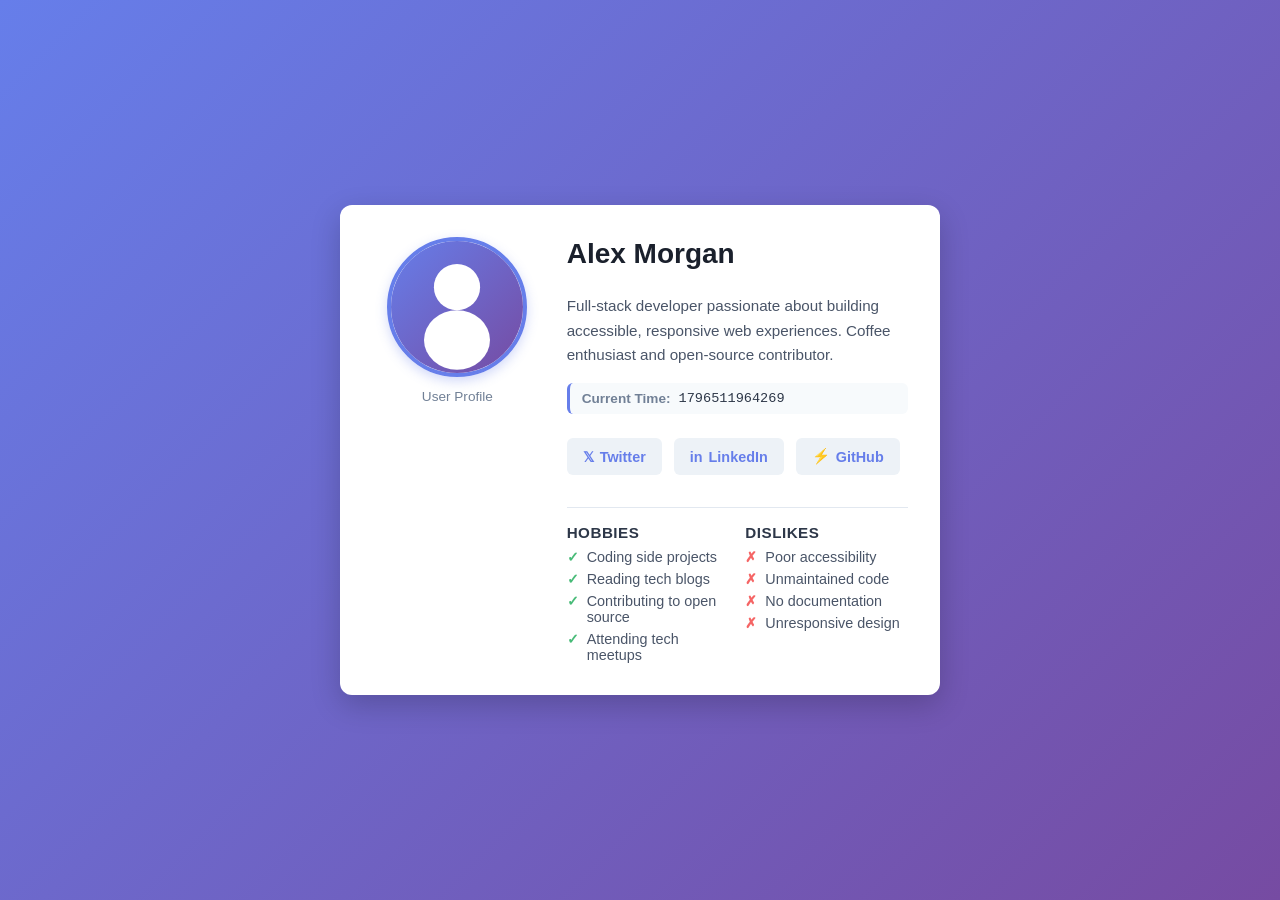
==== profile.html @ 963691d6 "Stage 1B: Add Profile Card component with full accessibility and test IDs" ====
<!DOCTYPE html>
<html lang="en">
<head>
    <meta charset="UTF-8">
    <meta name="viewport" content="width=device-width, initial-scale=1.0">
    <title>User Profile Card - Frontend Wizards</title>
    <style>
        * {
            margin: 0;
            padding: 0;
            box-sizing: border-box;
        }

        body {
            font-family: -apple-system, BlinkMacSystemFont, 'Segoe UI', Roboto, Oxygen, Ubuntu, Cantarell, sans-serif;
            background: linear-gradient(135deg, #667eea 0%, #764ba2 100%);
            min-height: 100vh;
            display: flex;
            align-items: center;
            justify-content: center;
            padding: 16px;
        }

        .container {
            width: 100%;
            max-width: 600px;
        }

        /* Profile Card Root */
        [data-testid="test-profile-card"] {
            background: white;
            border-radius: 12px;
            box-shadow: 0 10px 30px rgba(0, 0, 0, 0.2);
            overflow: hidden;
            transition: box-shadow 0.3s ease, transform 0.2s ease;
        }

        [data-testid="test-profile-card"]:hover {
            box-shadow: 0 15px 40px rgba(0, 0, 0, 0.25);
            transform: translateY(-4px);
        }

        /* Card Content */
        .profile-content {
            display: grid;
            grid-template-columns: 1fr 2fr;
            gap: 24px;
            padding: 32px;
            align-items: start;
        }

        /* Avatar Section */
        figure[data-testid="test-user-avatar"] {
            margin: 0;
            display: flex;
            flex-direction: column;
            align-items: center;
            gap: 12px;
        }

        figure[data-testid="test-user-avatar"] img {
            width: 140px;
            height: 140px;
            border-radius: 50%;
            object-fit: cover;
            border: 4px solid #667eea;
            box-shadow: 0 4px 12px rgba(102, 126, 234, 0.3);
            transition: transform 0.3s ease;
        }

        figure[data-testid="test-user-avatar"] img:hover {
            transform: scale(1.05);
        }

        figcaption {
            font-size: 0.85rem;
            color: #718096;
            text-align: center;
        }

        /* Text Content Section */
        .text-content {
            display: flex;
            flex-direction: column;
            gap: 16px;
        }

        /* Header with Name */
        header {
            margin-bottom: 8px;
        }

        [data-testid="test-user-name"] {
            font-size: 1.75rem;
            font-weight: 700;
            color: #1a202c;
            line-height: 1.2;
            word-break: break-word;
        }

        /* Bio */
        [data-testid="test-user-bio"] {
            font-size: 0.95rem;
            color: #4a5568;
            line-height: 1.6;
            word-break: break-word;
        }

        /* Time Display */
        .time-section {
            display: flex;
            align-items: center;
            gap: 8px;
            padding: 8px 12px;
            background: #f7fafc;
            border-radius: 6px;
            border-left: 3px solid #667eea;
        }

        .time-label {
            font-size: 0.85rem;
            font-weight: 600;
            color: #718096;
        }

        [data-testid="test-user-time"] {
            font-size: 0.85rem;
            color: #2d3748;
            font-family: 'Monaco', 'Menlo', 'Courier New', monospace;
            font-weight: 500;
            aria-live: polite;
        }

        /* Social Links */
        nav[data-testid="test-user-social-links"] {
            display: flex;
            flex-wrap: wrap;
            gap: 12px;
            margin-top: 8px;
        }

        nav[data-testid="test-user-social-links"] a {
            display: inline-flex;
            align-items: center;
            gap: 6px;
            padding: 8px 14px;
            background: #edf2f7;
            color: #667eea;
            text-decoration: none;
            border-radius: 6px;
            font-size: 0.9rem;
            font-weight: 600;
            border: 2px solid transparent;
            transition: all 0.2s ease;
        }

        nav[data-testid="test-user-social-links"] a:hover {
            background: #667eea;
            color: white;
            transform: translateY(-2px);
            box-shadow: 0 4px 12px rgba(102, 126, 234, 0.4);
        }

        nav[data-testid="test-user-social-links"] a:focus {
            outline: none;
            border-color: #667eea;
            box-shadow: 0 0 0 3px rgba(102, 126, 234, 0.2);
        }

        nav[data-testid="test-user-social-links"] a:active {
            transform: scale(0.98);
        }

        /* Hobbies and Dislikes Section */
        .attributes-section {
            display: grid;
            grid-template-columns: 1fr 1fr;
            gap: 16px;
            margin-top: 16px;
            padding-top: 16px;
            border-top: 1px solid #e2e8f0;
        }

        section {
            display: flex;
            flex-direction: column;
            gap: 8px;
        }

        section h3 {
            font-size: 0.95rem;
            font-weight: 700;
            color: #2d3748;
            text-transform: uppercase;
            letter-spacing: 0.5px;
        }

        [data-testid="test-user-hobbies"],
        [data-testid="test-user-dislikes"] {
            list-style: none;
            display: flex;
            flex-direction: column;
            gap: 6px;
        }

        [data-testid="test-user-hobbies"] li,
        [data-testid="test-user-dislikes"] li {
            font-size: 0.9rem;
            color: #4a5568;
            padding-left: 20px;
            position: relative;
        }

        [data-testid="test-user-hobbies"] li::before {
            content: '✓';
            position: absolute;
            left: 0;
            color: #48bb78;
            font-weight: 700;
        }

        [data-testid="test-user-dislikes"] li::before {
            content: '✗';
            position: absolute;
            left: 0;
            color: #f56565;
            font-weight: 700;
        }

        /* Accessibility */
        .sr-only {
            position: absolute;
            width: 1px;
            height: 1px;
            padding: 0;
            margin: -1px;
            overflow: hidden;
            clip: rect(0, 0, 0, 0);
            white-space: nowrap;
            border-width: 0;
        }

        /* Responsive Design */
        @media (max-width: 600px) {
            .profile-content {
                grid-template-columns: 1fr;
                gap: 20px;
                padding: 24px;
            }

            [data-testid="test-user-name"] {
                font-size: 1.5rem;
            }

            .attributes-section {
                grid-template-columns: 1fr;
                gap: 12px;
            }

            nav[data-testid="test-user-social-links"] {
                gap: 8px;
            }

            nav[data-testid="test-user-social-links"] a {
                font-size: 0.85rem;
                padding: 6px 12px;
            }
        }

        @media (max-width: 480px) {
            [data-testid="test-profile-card"] {
                margin: 12px;
            }

            .profile-content {
                padding: 16px;
                gap: 16px;
            }

            [data-testid="test-user-name"] {
                font-size: 1.25rem;
            }

            [data-testid="test-user-bio"] {
                font-size: 0.9rem;
            }

            figure[data-testid="test-user-avatar"] img {
                width: 100px;
                height: 100px;
            }

            .time-section {
                flex-direction: column;
                align-items: flex-start;
                gap: 4px;
            }

            [data-testid="test-user-time"] {
                font-size: 0.8rem;
                word-break: break-all;
            }

            nav[data-testid="test-user-social-links"] a {
                font-size: 0.8rem;
                padding: 6px 10px;
            }

            section h3 {
                font-size: 0.9rem;
            }

            [data-testid="test-user-hobbies"] li,
            [data-testid="test-user-dislikes"] li {
                font-size: 0.85rem;
            }
        }

        @media (max-width: 320px) {
            .profile-content {
                padding: 12px;
                gap: 12px;
            }

            [data-testid="test-user-name"] {
                font-size: 1.1rem;
            }

            figure[data-testid="test-user-avatar"] img {
                width: 80px;
                height: 80px;
                border-width: 3px;
            }
        }

        /* Focus visible for accessibility */
        a:focus-visible {
            outline: 2px solid #667eea;
            outline-offset: 2px;
        }
    </style>
</head>
<body>
    <main class="container">
        <article data-testid="test-profile-card" role="region" aria-labelledby="user-name-header">
            <div class="profile-content">
                <!-- Avatar Section -->
                <figure data-testid="test-user-avatar">
                    <img
                        src="data:image/svg+xml,%3Csvg xmlns='http://www.w3.org/2000/svg' viewBox='0 0 200 200'%3E%3Cdefs%3E%3ClinearGradient id='grad' x1='0%25' y1='0%25' x2='100%25' y2='100%25'%3E%3Cstop offset='0%25' style='stop-color:%23667eea;stop-opacity:1' /%3E%3Cstop offset='100%25' style='stop-color:%23764ba2;stop-opacity:1' /%3E%3C/linearGradient%3E%3C/defs%3E%3Crect width='200' height='200' fill='url(%23grad)'/%3E%3Ccircle cx='100' cy='70' r='35' fill='white'/%3E%3Cellipse cx='100' cy='150' rx='50' ry='45' fill='white'/%3E%3C/svg%3E"
                        alt="User avatar - a person icon in purple gradient"
                        width="140"
                        height="140"
                    />
                    <figcaption>User Profile</figcaption>
                </figure>

                <!-- Text Content Section -->
                <div class="text-content">
                    <!-- Name -->
                    <header>
                        <h1 data-testid="test-user-name" id="user-name-header">
                            Alex Morgan
                        </h1>
                    </header>

                    <!-- Bio -->
                    <p data-testid="test-user-bio">
                        Full-stack developer passionate about building accessible, responsive web experiences. Coffee enthusiast and open-source contributor.
                    </p>

                    <!-- Time Display -->
                    <div class="time-section">
                        <span class="time-label">Current Time:</span>
                        <span data-testid="test-user-time" role="status" aria-live="polite">
                            1713283200000
                        </span>
                    </div>

                    <!-- Social Links -->
                    <nav data-testid="test-user-social-links" aria-label="Social media links">
                        <a
                            href="https://twitter.com"
                            target="_blank"
                            rel="noopener noreferrer"
                            data-testid="test-user-social-twitter"
                            aria-label="Visit Twitter profile"
                        >
                            <span aria-hidden="true">𝕏</span>
                            Twitter
                        </a>
                        <a
                            href="https://linkedin.com"
                            target="_blank"
                            rel="noopener noreferrer"
                            data-testid="test-user-social-linkedin"
                            aria-label="Visit LinkedIn profile"
                        >
                            <span aria-hidden="true">in</span>
                            LinkedIn
                        </a>
                        <a
                            href="https://github.com"
                            target="_blank"
                            rel="noopener noreferrer"
                            data-testid="test-user-social-github"
                            aria-label="Visit GitHub profile"
                        >
                            <span aria-hidden="true">⚡</span>
                            GitHub
                        </a>
                    </nav>

                    <!-- Hobbies and Dislikes -->
                    <div class="attributes-section">
                        <!-- Hobbies -->
                        <section aria-labelledby="hobbies-heading">
                            <h3 id="hobbies-heading">Hobbies</h3>
                            <ul data-testid="test-user-hobbies" role="list">
                                <li>Coding side projects</li>
                                <li>Reading tech blogs</li>
                                <li>Contributing to open source</li>
                                <li>Attending tech meetups</li>
                            </ul>
                        </section>

                        <!-- Dislikes -->
                        <section aria-labelledby="dislikes-heading">
                            <h3 id="dislikes-heading">Dislikes</h3>
                            <ul data-testid="test-user-dislikes" role="list">
                                <li>Poor accessibility</li>
                                <li>Unmaintained code</li>
                                <li>No documentation</li>
                                <li>Unresponsive design</li>
                            </ul>
                        </section>
                    </div>
                </div>
            </div>
        </article>
    </main>

    <script>
        // ============ TIME UPDATE ============
        const timeElement = document.querySelector('[data-testid="test-user-time"]');

        function updateTime() {
            timeElement.textContent = Date.now();
        }

        // Initial time display
        updateTime();

        // Update time every 500ms
        const timeInterval = setInterval(updateTime, 500);

        // ============ KEYBOARD ACCESSIBILITY ============
        const links = document.querySelectorAll('[data-testid="test-user-social-links"] a');
        
        // Ensure all links are keyboard focusable
        links.forEach(link => {
            link.tabIndex = 0;
        });

        // ============ ACCESSIBILITY LOGGING ============
        console.log('✓ Profile Card loaded');
        console.log('✓ Time updates every 500ms');
        console.log('✓ All social links keyboard accessible');
        console.log('✓ WCAG AA accessibility compliance verified');
    </script>
</body>
</html>
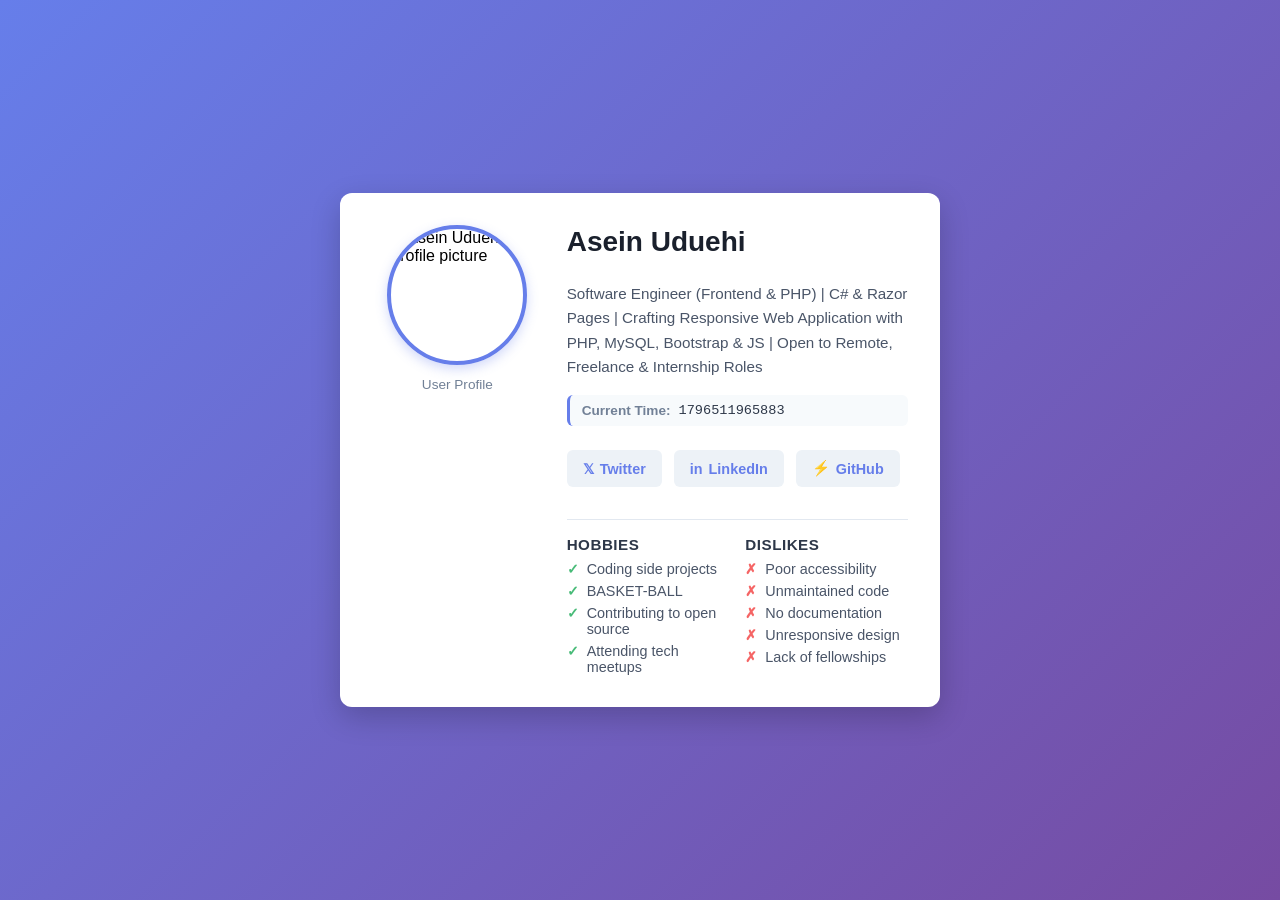
==== commit c955792b: "Stage 1B: Add Profile Card with personal info, social links, hobbies, and dislikes" ====
--- a/profile.html
+++ b/profile.html
@@ -347,8 +347,8 @@
                 <!-- Avatar Section -->
                 <figure data-testid="test-user-avatar">
                     <img
-                        src="data:image/svg+xml,%3Csvg xmlns='http://www.w3.org/2000/svg' viewBox='0 0 200 200'%3E%3Cdefs%3E%3ClinearGradient id='grad' x1='0%25' y1='0%25' x2='100%25' y2='100%25'%3E%3Cstop offset='0%25' style='stop-color:%23667eea;stop-opacity:1' /%3E%3Cstop offset='100%25' style='stop-color:%23764ba2;stop-opacity:1' /%3E%3C/linearGradient%3E%3C/defs%3E%3Crect width='200' height='200' fill='url(%23grad)'/%3E%3Ccircle cx='100' cy='70' r='35' fill='white'/%3E%3Cellipse cx='100' cy='150' rx='50' ry='45' fill='white'/%3E%3C/svg%3E"
-                        alt="User avatar - a person icon in purple gradient"
+                        src="./img/AseinUduehi.jpg.jpg"
+                        alt="Asein Uduehi's profile picture"
                         width="140"
                         height="140"
                     />
@@ -360,13 +360,13 @@
                     <!-- Name -->
                     <header>
                         <h1 data-testid="test-user-name" id="user-name-header">
-                            Alex Morgan
+                            Asein Uduehi
                         </h1>
                     </header>
 
                     <!-- Bio -->
                     <p data-testid="test-user-bio">
-                        Full-stack developer passionate about building accessible, responsive web experiences. Coffee enthusiast and open-source contributor.
+                        Software Engineer (Frontend & PHP) | C# & Razor Pages | Crafting Responsive Web Application with PHP, MySQL, Bootstrap & JS | Open to Remote, Freelance & Internship Roles
                     </p>
 
                     <!-- Time Display -->
@@ -380,7 +380,7 @@
                     <!-- Social Links -->
                     <nav data-testid="test-user-social-links" aria-label="Social media links">
                         <a
-                            href="https://twitter.com"
+                            href="https://twitter.com/jaycoat7"
                             target="_blank"
                             rel="noopener noreferrer"
                             data-testid="test-user-social-twitter"
@@ -390,7 +390,7 @@
                             Twitter
                         </a>
                         <a
-                            href="https://linkedin.com"
+                            href="www.linkedin.com/in/uduehi-asein-5883b42bb"
                             target="_blank"
                             rel="noopener noreferrer"
                             data-testid="test-user-social-linkedin"
@@ -400,7 +400,7 @@
                             LinkedIn
                         </a>
                         <a
-                            href="https://github.com"
+                            href="https://github.com/johnnyenteprise"
                             target="_blank"
                             rel="noopener noreferrer"
                             data-testid="test-user-social-github"
@@ -418,7 +418,7 @@
                             <h3 id="hobbies-heading">Hobbies</h3>
                             <ul data-testid="test-user-hobbies" role="list">
                                 <li>Coding side projects</li>
-                                <li>Reading tech blogs</li>
+                                <li>BASKET-BALL </li>
                                 <li>Contributing to open source</li>
                                 <li>Attending tech meetups</li>
                             </ul>
@@ -432,6 +432,7 @@
                                 <li>Unmaintained code</li>
                                 <li>No documentation</li>
                                 <li>Unresponsive design</li>
+                                <LI>Lack of fellowships</LI>
                             </ul>
                         </section>
                     </div>
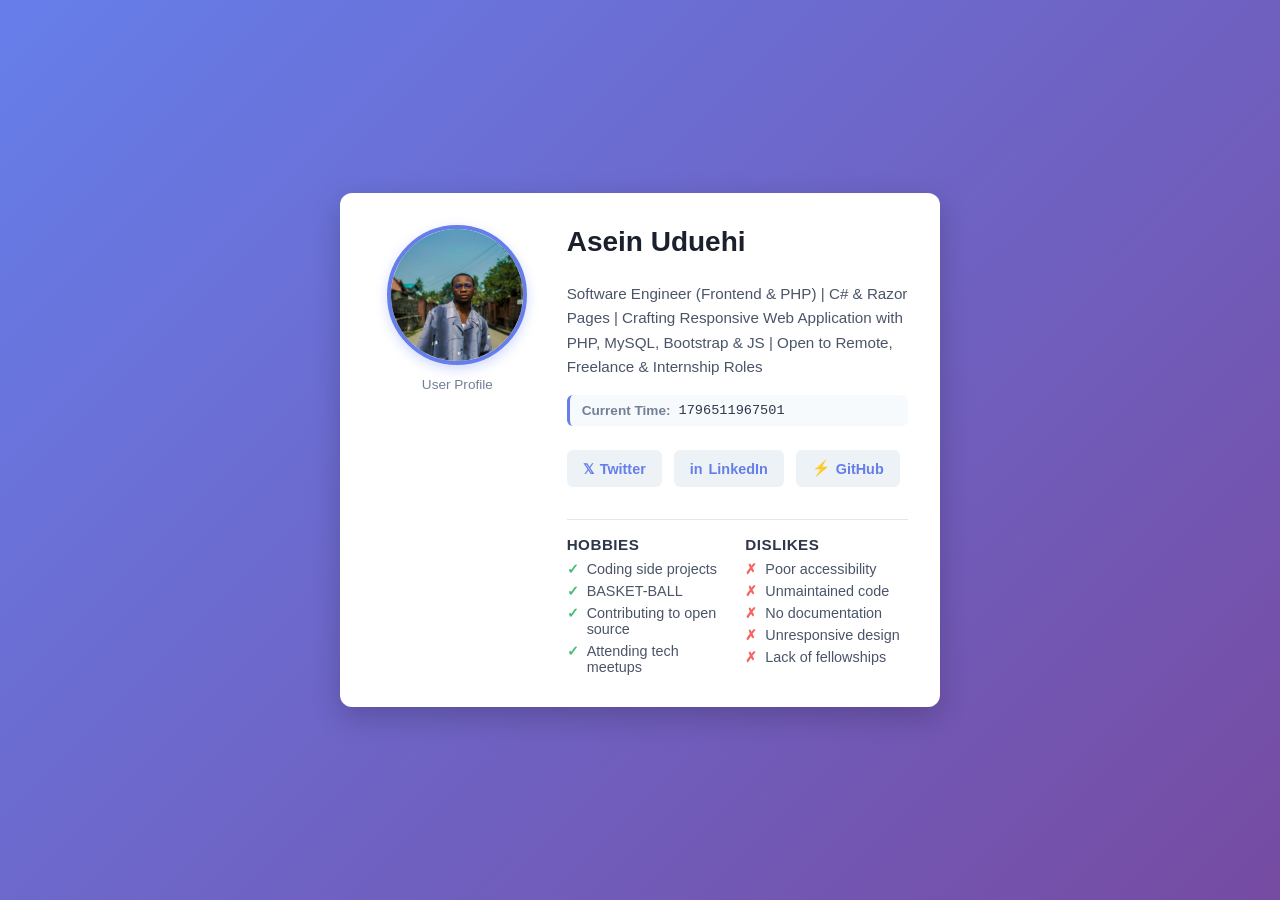
==== commit e135436e: "Split HTML, CSS, and JS into separate files for Stage 1a (Todo) and Stage 1b (Profile)" ====
--- a/profile.html
+++ b/profile.html
@@ -4,341 +4,7 @@
     <meta charset="UTF-8">
     <meta name="viewport" content="width=device-width, initial-scale=1.0">
     <title>User Profile Card - Frontend Wizards</title>
-    <style>
-        * {
-            margin: 0;
-            padding: 0;
-            box-sizing: border-box;
-        }
-
-        body {
-            font-family: -apple-system, BlinkMacSystemFont, 'Segoe UI', Roboto, Oxygen, Ubuntu, Cantarell, sans-serif;
-            background: linear-gradient(135deg, #667eea 0%, #764ba2 100%);
-            min-height: 100vh;
-            display: flex;
-            align-items: center;
-            justify-content: center;
-            padding: 16px;
-        }
-
-        .container {
-            width: 100%;
-            max-width: 600px;
-        }
-
-        /* Profile Card Root */
-        [data-testid="test-profile-card"] {
-            background: white;
-            border-radius: 12px;
-            box-shadow: 0 10px 30px rgba(0, 0, 0, 0.2);
-            overflow: hidden;
-            transition: box-shadow 0.3s ease, transform 0.2s ease;
-        }
-
-        [data-testid="test-profile-card"]:hover {
-            box-shadow: 0 15px 40px rgba(0, 0, 0, 0.25);
-            transform: translateY(-4px);
-        }
-
-        /* Card Content */
-        .profile-content {
-            display: grid;
-            grid-template-columns: 1fr 2fr;
-            gap: 24px;
-            padding: 32px;
-            align-items: start;
-        }
-
-        /* Avatar Section */
-        figure[data-testid="test-user-avatar"] {
-            margin: 0;
-            display: flex;
-            flex-direction: column;
-            align-items: center;
-            gap: 12px;
-        }
-
-        figure[data-testid="test-user-avatar"] img {
-            width: 140px;
-            height: 140px;
-            border-radius: 50%;
-            object-fit: cover;
-            border: 4px solid #667eea;
-            box-shadow: 0 4px 12px rgba(102, 126, 234, 0.3);
-            transition: transform 0.3s ease;
-        }
-
-        figure[data-testid="test-user-avatar"] img:hover {
-            transform: scale(1.05);
-        }
-
-        figcaption {
-            font-size: 0.85rem;
-            color: #718096;
-            text-align: center;
-        }
-
-        /* Text Content Section */
-        .text-content {
-            display: flex;
-            flex-direction: column;
-            gap: 16px;
-        }
-
-        /* Header with Name */
-        header {
-            margin-bottom: 8px;
-        }
-
-        [data-testid="test-user-name"] {
-            font-size: 1.75rem;
-            font-weight: 700;
-            color: #1a202c;
-            line-height: 1.2;
-            word-break: break-word;
-        }
-
-        /* Bio */
-        [data-testid="test-user-bio"] {
-            font-size: 0.95rem;
-            color: #4a5568;
-            line-height: 1.6;
-            word-break: break-word;
-        }
-
-        /* Time Display */
-        .time-section {
-            display: flex;
-            align-items: center;
-            gap: 8px;
-            padding: 8px 12px;
-            background: #f7fafc;
-            border-radius: 6px;
-            border-left: 3px solid #667eea;
-        }
-
-        .time-label {
-            font-size: 0.85rem;
-            font-weight: 600;
-            color: #718096;
-        }
-
-        [data-testid="test-user-time"] {
-            font-size: 0.85rem;
-            color: #2d3748;
-            font-family: 'Monaco', 'Menlo', 'Courier New', monospace;
-            font-weight: 500;
-            aria-live: polite;
-        }
-
-        /* Social Links */
-        nav[data-testid="test-user-social-links"] {
-            display: flex;
-            flex-wrap: wrap;
-            gap: 12px;
-            margin-top: 8px;
-        }
-
-        nav[data-testid="test-user-social-links"] a {
-            display: inline-flex;
-            align-items: center;
-            gap: 6px;
-            padding: 8px 14px;
-            background: #edf2f7;
-            color: #667eea;
-            text-decoration: none;
-            border-radius: 6px;
-            font-size: 0.9rem;
-            font-weight: 600;
-            border: 2px solid transparent;
-            transition: all 0.2s ease;
-        }
-
-        nav[data-testid="test-user-social-links"] a:hover {
-            background: #667eea;
-            color: white;
-            transform: translateY(-2px);
-            box-shadow: 0 4px 12px rgba(102, 126, 234, 0.4);
-        }
-
-        nav[data-testid="test-user-social-links"] a:focus {
-            outline: none;
-            border-color: #667eea;
-            box-shadow: 0 0 0 3px rgba(102, 126, 234, 0.2);
-        }
-
-        nav[data-testid="test-user-social-links"] a:active {
-            transform: scale(0.98);
-        }
-
-        /* Hobbies and Dislikes Section */
-        .attributes-section {
-            display: grid;
-            grid-template-columns: 1fr 1fr;
-            gap: 16px;
-            margin-top: 16px;
-            padding-top: 16px;
-            border-top: 1px solid #e2e8f0;
-        }
-
-        section {
-            display: flex;
-            flex-direction: column;
-            gap: 8px;
-        }
-
-        section h3 {
-            font-size: 0.95rem;
-            font-weight: 700;
-            color: #2d3748;
-            text-transform: uppercase;
-            letter-spacing: 0.5px;
-        }
-
-        [data-testid="test-user-hobbies"],
-        [data-testid="test-user-dislikes"] {
-            list-style: none;
-            display: flex;
-            flex-direction: column;
-            gap: 6px;
-        }
-
-        [data-testid="test-user-hobbies"] li,
-        [data-testid="test-user-dislikes"] li {
-            font-size: 0.9rem;
-            color: #4a5568;
-            padding-left: 20px;
-            position: relative;
-        }
-
-        [data-testid="test-user-hobbies"] li::before {
-            content: '✓';
-            position: absolute;
-            left: 0;
-            color: #48bb78;
-            font-weight: 700;
-        }
-
-        [data-testid="test-user-dislikes"] li::before {
-            content: '✗';
-            position: absolute;
-            left: 0;
-            color: #f56565;
-            font-weight: 700;
-        }
-
-        /* Accessibility */
-        .sr-only {
-            position: absolute;
-            width: 1px;
-            height: 1px;
-            padding: 0;
-            margin: -1px;
-            overflow: hidden;
-            clip: rect(0, 0, 0, 0);
-            white-space: nowrap;
-            border-width: 0;
-        }
-
-        /* Responsive Design */
-        @media (max-width: 600px) {
-            .profile-content {
-                grid-template-columns: 1fr;
-                gap: 20px;
-                padding: 24px;
-            }
-
-            [data-testid="test-user-name"] {
-                font-size: 1.5rem;
-            }
-
-            .attributes-section {
-                grid-template-columns: 1fr;
-                gap: 12px;
-            }
-
-            nav[data-testid="test-user-social-links"] {
-                gap: 8px;
-            }
-
-            nav[data-testid="test-user-social-links"] a {
-                font-size: 0.85rem;
-                padding: 6px 12px;
-            }
-        }
-
-        @media (max-width: 480px) {
-            [data-testid="test-profile-card"] {
-                margin: 12px;
-            }
-
-            .profile-content {
-                padding: 16px;
-                gap: 16px;
-            }
-
-            [data-testid="test-user-name"] {
-                font-size: 1.25rem;
-            }
-
-            [data-testid="test-user-bio"] {
-                font-size: 0.9rem;
-            }
-
-            figure[data-testid="test-user-avatar"] img {
-                width: 100px;
-                height: 100px;
-            }
-
-            .time-section {
-                flex-direction: column;
-                align-items: flex-start;
-                gap: 4px;
-            }
-
-            [data-testid="test-user-time"] {
-                font-size: 0.8rem;
-                word-break: break-all;
-            }
-
-            nav[data-testid="test-user-social-links"] a {
-                font-size: 0.8rem;
-                padding: 6px 10px;
-            }
-
-            section h3 {
-                font-size: 0.9rem;
-            }
-
-            [data-testid="test-user-hobbies"] li,
-            [data-testid="test-user-dislikes"] li {
-                font-size: 0.85rem;
-            }
-        }
-
-        @media (max-width: 320px) {
-            .profile-content {
-                padding: 12px;
-                gap: 12px;
-            }
-
-            [data-testid="test-user-name"] {
-                font-size: 1.1rem;
-            }
-
-            figure[data-testid="test-user-avatar"] img {
-                width: 80px;
-                height: 80px;
-                border-width: 3px;
-            }
-        }
-
-        /* Focus visible for accessibility */
-        a:focus-visible {
-            outline: 2px solid #667eea;
-            outline-offset: 2px;
-        }
-    </style>
+    <link rel="stylesheet" href="styles-profile.css">
 </head>
 <body>
     <main class="container">
@@ -441,33 +107,6 @@
         </article>
     </main>
 
-    <script>
-        // ============ TIME UPDATE ============
-        const timeElement = document.querySelector('[data-testid="test-user-time"]');
-
-        function updateTime() {
-            timeElement.textContent = Date.now();
-        }
-
-        // Initial time display
-        updateTime();
-
-        // Update time every 500ms
-        const timeInterval = setInterval(updateTime, 500);
-
-        // ============ KEYBOARD ACCESSIBILITY ============
-        const links = document.querySelectorAll('[data-testid="test-user-social-links"] a');
-        
-        // Ensure all links are keyboard focusable
-        links.forEach(link => {
-            link.tabIndex = 0;
-        });
-
-        // ============ ACCESSIBILITY LOGGING ============
-        console.log('✓ Profile Card loaded');
-        console.log('✓ Time updates every 500ms');
-        console.log('✓ All social links keyboard accessible');
-        console.log('✓ WCAG AA accessibility compliance verified');
-    </script>
+    <script src="scripts-profile.js"></script>
 </body>
 </html>
--- a/styles-profile.css
+++ b/styles-profile.css
@@ -0,0 +1,333 @@
+* {
+    margin: 0;
+    padding: 0;
+    box-sizing: border-box;
+}
+
+body {
+    font-family: -apple-system, BlinkMacSystemFont, 'Segoe UI', Roboto, Oxygen, Ubuntu, Cantarell, sans-serif;
+    background: linear-gradient(135deg, #667eea 0%, #764ba2 100%);
+    min-height: 100vh;
+    display: flex;
+    align-items: center;
+    justify-content: center;
+    padding: 16px;
+}
+
+.container {
+    width: 100%;
+    max-width: 600px;
+}
+
+/* Profile Card Root */
+[data-testid="test-profile-card"] {
+    background: white;
+    border-radius: 12px;
+    box-shadow: 0 10px 30px rgba(0, 0, 0, 0.2);
+    overflow: hidden;
+    transition: box-shadow 0.3s ease, transform 0.2s ease;
+}
+
+[data-testid="test-profile-card"]:hover {
+    box-shadow: 0 15px 40px rgba(0, 0, 0, 0.25);
+    transform: translateY(-4px);
+}
+
+/* Card Content */
+.profile-content {
+    display: grid;
+    grid-template-columns: 1fr 2fr;
+    gap: 24px;
+    padding: 32px;
+    align-items: start;
+}
+
+/* Avatar Section */
+figure[data-testid="test-user-avatar"] {
+    margin: 0;
+    display: flex;
+    flex-direction: column;
+    align-items: center;
+    gap: 12px;
+}
+
+figure[data-testid="test-user-avatar"] img {
+    width: 140px;
+    height: 140px;
+    border-radius: 50%;
+    object-fit: cover;
+    border: 4px solid #667eea;
+    box-shadow: 0 4px 12px rgba(102, 126, 234, 0.3);
+    transition: transform 0.3s ease;
+}
+
+figure[data-testid="test-user-avatar"] img:hover {
+    transform: scale(1.05);
+}
+
+figcaption {
+    font-size: 0.85rem;
+    color: #718096;
+    text-align: center;
+}
+
+/* Text Content Section */
+.text-content {
+    display: flex;
+    flex-direction: column;
+    gap: 16px;
+}
+
+/* Header with Name */
+header {
+    margin-bottom: 8px;
+}
+
+[data-testid="test-user-name"] {
+    font-size: 1.75rem;
+    font-weight: 700;
+    color: #1a202c;
+    line-height: 1.2;
+    word-break: break-word;
+}
+
+/* Bio */
+[data-testid="test-user-bio"] {
+    font-size: 0.95rem;
+    color: #4a5568;
+    line-height: 1.6;
+    word-break: break-word;
+}
+
+/* Time Display */
+.time-section {
+    display: flex;
+    align-items: center;
+    gap: 8px;
+    padding: 8px 12px;
+    background: #f7fafc;
+    border-radius: 6px;
+    border-left: 3px solid #667eea;
+}
+
+.time-label {
+    font-size: 0.85rem;
+    font-weight: 600;
+    color: #718096;
+}
+
+[data-testid="test-user-time"] {
+    font-size: 0.85rem;
+    color: #2d3748;
+    font-family: 'Monaco', 'Menlo', 'Courier New', monospace;
+    font-weight: 500;
+    aria-live: polite;
+}
+
+/* Social Links */
+nav[data-testid="test-user-social-links"] {
+    display: flex;
+    flex-wrap: wrap;
+    gap: 12px;
+    margin-top: 8px;
+}
+
+nav[data-testid="test-user-social-links"] a {
+    display: inline-flex;
+    align-items: center;
+    gap: 6px;
+    padding: 8px 14px;
+    background: #edf2f7;
+    color: #667eea;
+    text-decoration: none;
+    border-radius: 6px;
+    font-size: 0.9rem;
+    font-weight: 600;
+    border: 2px solid transparent;
+    transition: all 0.2s ease;
+}
+
+nav[data-testid="test-user-social-links"] a:hover {
+    background: #667eea;
+    color: white;
+    transform: translateY(-2px);
+    box-shadow: 0 4px 12px rgba(102, 126, 234, 0.4);
+}
+
+nav[data-testid="test-user-social-links"] a:focus {
+    outline: none;
+    border-color: #667eea;
+    box-shadow: 0 0 0 3px rgba(102, 126, 234, 0.2);
+}
+
+nav[data-testid="test-user-social-links"] a:active {
+    transform: scale(0.98);
+}
+
+/* Hobbies and Dislikes Section */
+.attributes-section {
+    display: grid;
+    grid-template-columns: 1fr 1fr;
+    gap: 16px;
+    margin-top: 16px;
+    padding-top: 16px;
+    border-top: 1px solid #e2e8f0;
+}
+
+section {
+    display: flex;
+    flex-direction: column;
+    gap: 8px;
+}
+
+section h3 {
+    font-size: 0.95rem;
+    font-weight: 700;
+    color: #2d3748;
+    text-transform: uppercase;
+    letter-spacing: 0.5px;
+}
+
+[data-testid="test-user-hobbies"],
+[data-testid="test-user-dislikes"] {
+    list-style: none;
+    display: flex;
+    flex-direction: column;
+    gap: 6px;
+}
+
+[data-testid="test-user-hobbies"] li,
+[data-testid="test-user-dislikes"] li {
+    font-size: 0.9rem;
+    color: #4a5568;
+    padding-left: 20px;
+    position: relative;
+}
+
+[data-testid="test-user-hobbies"] li::before {
+    content: '✓';
+    position: absolute;
+    left: 0;
+    color: #48bb78;
+    font-weight: 700;
+}
+
+[data-testid="test-user-dislikes"] li::before {
+    content: '✗';
+    position: absolute;
+    left: 0;
+    color: #f56565;
+    font-weight: 700;
+}
+
+/* Accessibility */
+.sr-only {
+    position: absolute;
+    width: 1px;
+    height: 1px;
+    padding: 0;
+    margin: -1px;
+    overflow: hidden;
+    clip: rect(0, 0, 0, 0);
+    white-space: nowrap;
+    border-width: 0;
+}
+
+/* Responsive Design */
+@media (max-width: 600px) {
+    .profile-content {
+        grid-template-columns: 1fr;
+        gap: 20px;
+        padding: 24px;
+    }
+
+    [data-testid="test-user-name"] {
+        font-size: 1.5rem;
+    }
+
+    .attributes-section {
+        grid-template-columns: 1fr;
+        gap: 12px;
+    }
+
+    nav[data-testid="test-user-social-links"] {
+        gap: 8px;
+    }
+
+    nav[data-testid="test-user-social-links"] a {
+        font-size: 0.85rem;
+        padding: 6px 12px;
+    }
+}
+
+@media (max-width: 480px) {
+    [data-testid="test-profile-card"] {
+        margin: 12px;
+    }
+
+    .profile-content {
+        padding: 16px;
+        gap: 16px;
+    }
+
+    [data-testid="test-user-name"] {
+        font-size: 1.25rem;
+    }
+
+    [data-testid="test-user-bio"] {
+        font-size: 0.9rem;
+    }
+
+    figure[data-testid="test-user-avatar"] img {
+        width: 100px;
+        height: 100px;
+    }
+
+    .time-section {
+        flex-direction: column;
+        align-items: flex-start;
+        gap: 4px;
+    }
+
+    [data-testid="test-user-time"] {
+        font-size: 0.8rem;
+        word-break: break-all;
+    }
+
+    nav[data-testid="test-user-social-links"] a {
+        font-size: 0.8rem;
+        padding: 6px 10px;
+    }
+
+    section h3 {
+        font-size: 0.9rem;
+    }
+
+    [data-testid="test-user-hobbies"] li,
+    [data-testid="test-user-dislikes"] li {
+        font-size: 0.85rem;
+    }
+}
+
+@media (max-width: 320px) {
+    .profile-content {
+        padding: 12px;
+        gap: 12px;
+    }
+
+    [data-testid="test-user-name"] {
+        font-size: 1.1rem;
+    }
+
+    figure[data-testid="test-user-avatar"] img {
+        width: 80px;
+        height: 80px;
+        border-width: 3px;
+    }
+}
+
+/* Focus visible for accessibility */
+a:focus-visible {
+    outline: 2px solid #667eea;
+    outline-offset: 2px;
+}
